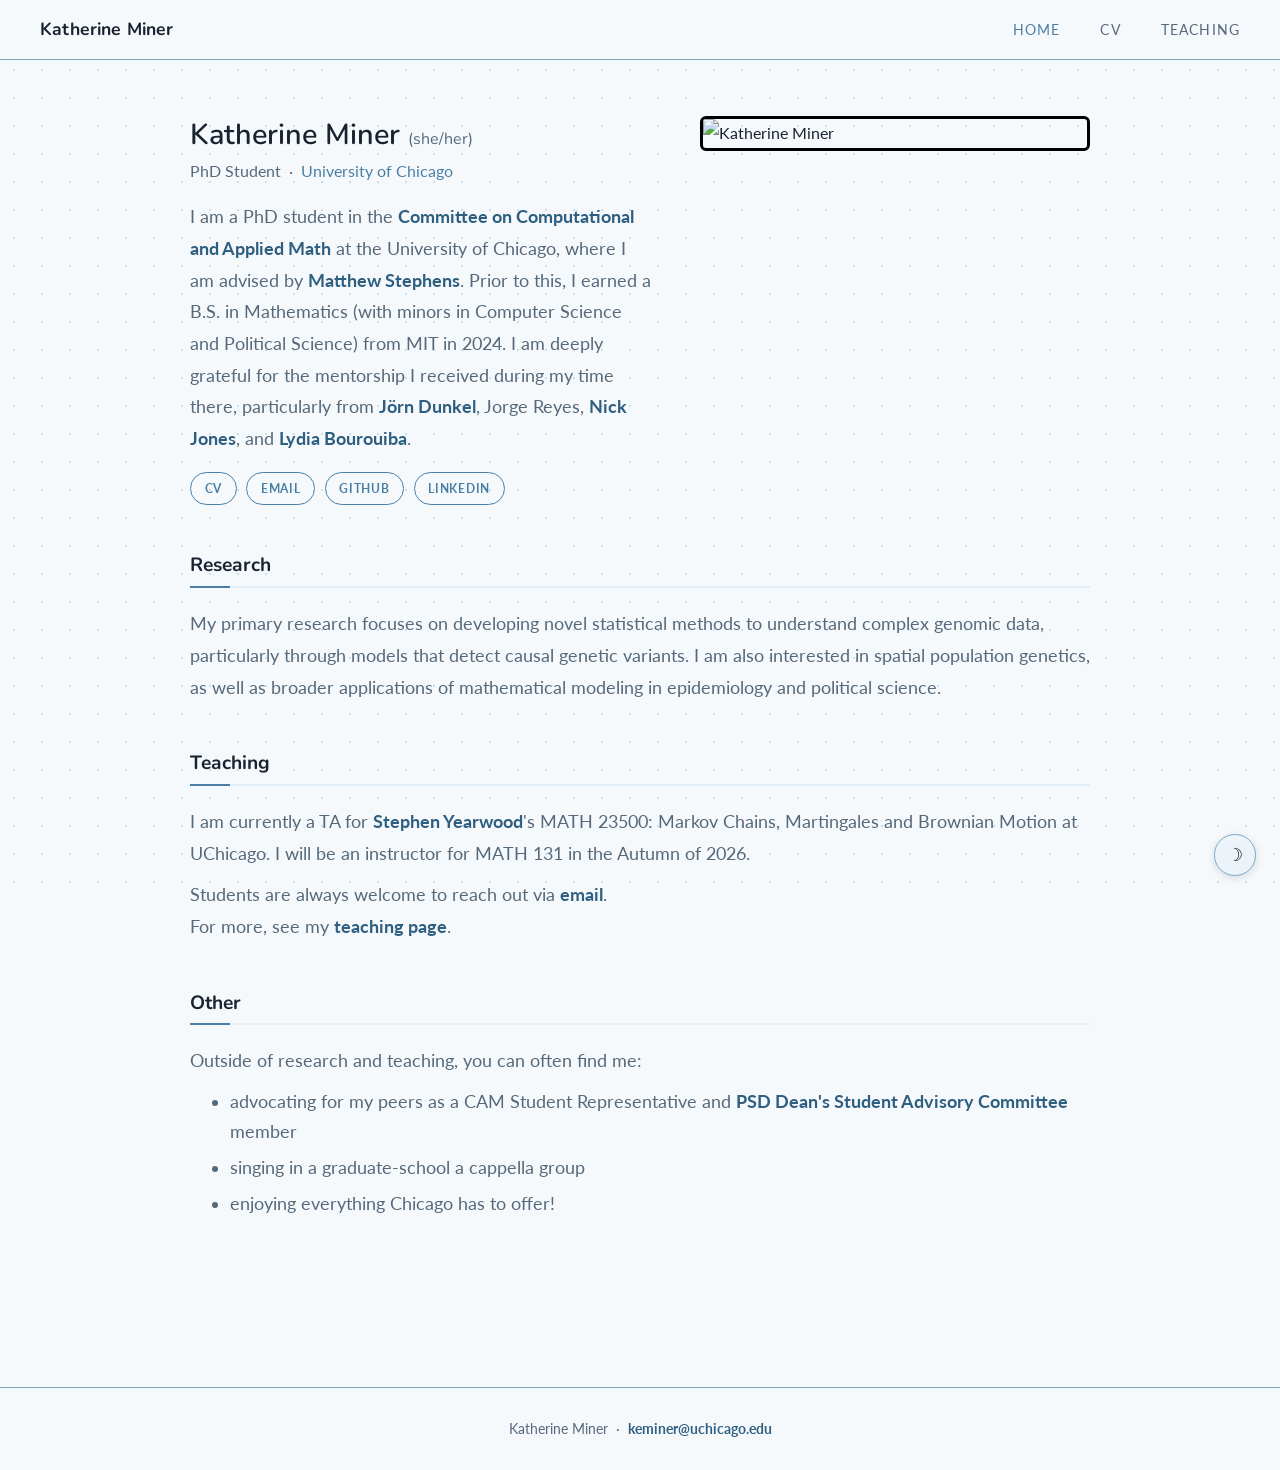
==== index.html @ 2583fe7b "Initial Website" ====
<!DOCTYPE html>
<html lang="en">
<head>
  <meta charset="UTF-8" />
  <meta name="viewport" content="width=device-width, initial-scale=1.0" />
  <title>Katherine Miner — Academic</title>
  <link rel="preconnect" href="https://fonts.googleapis.com" />
  <link rel="preconnect" href="https://fonts.gstatic.com" crossorigin />
  <link href="https://fonts.googleapis.com/css2?family=Lora:ital,wght@0,400;0,600;0,700;1,400&family=Lato:wght@300;400;700&family=Nunito:wght@400;600;700&display=swap" rel="stylesheet" />
  <link rel="stylesheet" href="style.css" />
  <script>if (localStorage.getItem('darkMode') === 'true') document.documentElement.classList.add('dark');</script>
</head>
<body>

  <!-- NAV -->
  <nav>
    <a class="nav-name" href="index.html">Katherine Miner</a>
    <ul>
      <li><a href="index.html" class="active">Home</a></li>
      <li><a href="katherineminercv.pdf" target="_blank">CV</a></li>
      <li><a href="teaching.html">Teaching</a></li>
    </ul>
  </nav>

  <!-- MAIN -->
  <div class="page-wrapper">

    <!-- HERO -->
    <div class="hero">
      <div class="hero-inner">
        <div class="hero-text">
          <h1>Katherine Miner <span style="font-size:1rem; font-weight:400; color:var(--muted);">(she/her)</span></h1>
          <p class="position">
            PhD Student &nbsp;·&nbsp;
            <span class="institution">University of Chicago</span>
          </p>
          <p>
            I am a PhD student in the
            <a href="https://cam.uchicago.edu" target="_blank">Committee on Computational and Applied Math</a>
            at the University of Chicago, where I am advised by
            <a href="https://stephenslab.uchicago.edu/" target="_blank">Matthew Stephens</a>.
            Prior to this, I earned a B.S. in Mathematics (with minors in Computer Science and Political Science)
            from MIT in 2024. I am deeply grateful for the mentorship I received during my time there,
            particularly from <a href="https://math.mit.edu/~dunkel/" target="_blank">Jörn Dunkel</a>,
            Jorge Reyes, <a href="https://profiles.imperial.ac.uk/nick.jones" target="_blank">Nick Jones</a>,
            and <a href="https://cee.mit.edu/people_individual/lydia-bourouiba/" target="_blank">Lydia Bourouiba</a>.
          </p>
          <div class="hero-links">
            <a href="katherineminercv.pdf" target="_blank">CV</a>
            <a href="mailto:keminer@uchicago.edu">Email</a>
            <a href="https://github.com/katieminer" target="_blank">GitHub</a>
            <a href="https://www.linkedin.com/in/katherine-miner-chicago/" target="_blank">LinkedIn</a>
          </div>
        </div>
        <img src="KatieMinerGradHeadshot.png" alt="Katherine Miner" class="hero-photo" />
      </div>
    </div>

    <!-- RESEARCH INTERESTS -->
    <section id="research">
      <h2 class="section-heading">Research</h2>
      <p>My primary research focuses on developing novel statistical methods to understand complex genomic data, particularly through models that detect causal genetic variants. I am also interested in spatial population genetics, as well as broader applications of mathematical modeling in epidemiology and political science.</p>
    </section>

    <!-- TEACHING -->
    <section id="teaching-blurb">
      <h2 class="section-heading">Teaching</h2>
      <p>
        I am currently a TA for <a href="https://mathematics.uchicago.edu/people/profile/stephen-yearwood/" target="_blank">Stephen Yearwood</a>'s
        MATH 23500: Markov Chains, Martingales and Brownian Motion at UChicago. I will be an instructor for MATH 131 in the Autumn of 2026.
        <span style="display:block; margin-top:0.6rem;">Students are always welcome to reach out via <a href="mailto:keminer@uchicago.edu">email</a>.<br />
        For more, see my <a href="teaching.html">teaching page</a>.</span>
      </p>
    </section>

    <!-- OTHER -->
    <section id="other">
      <h2 class="section-heading">Other</h2>
      <p>Outside of research and teaching, you can often find me:</p>
      <ul>
        <li>advocating for my peers as a CAM Student Representative and <a href="https://physicalsciences.uchicago.edu/current-students/professional-leadership-development/dsac/" target="_blank">PSD Dean's Student Advisory Committee</a> member</li>
        <li>singing in a graduate-school a cappella group</li>
        <li>enjoying everything Chicago has to offer!</li>
      </ul>
    </section>


  </div>

  <!-- FOOTER -->
  <footer>
    <p>Katherine Miner &nbsp;·&nbsp; <a href="mailto:keminer@uchicago.edu">keminer@uchicago.edu</a></p>
  </footer>

  <button class="dark-toggle" id="darkToggle" title="Toggle dark mode">☽</button>

  <script>
    const toggle = document.getElementById('darkToggle');
    if (localStorage.getItem('darkMode') === 'true') toggle.textContent = '☀';
    toggle.addEventListener('click', () => {
      const isDark = document.documentElement.classList.toggle('dark');
      toggle.textContent = isDark ? '☀' : '☽';
      localStorage.setItem('darkMode', isDark);
    });
  </script>

</body>
</html>
---- style.css ----
/* ============================================
   GLOBAL STYLES
   ============================================ */

*, *::before, *::after {
  box-sizing: border-box;
  margin: 0;
  padding: 0;
}

:root {
  --bg: #f6f9fc;
  --text: #1a2330;
  --muted: #56697a;
  --accent: #4a7fa5;
  --accent-light: #e4eff7;
  --accent-dark: #2f5f80;
  --border: #7aaac8;
  --card-bg: #edf4f9;
  --max-width: 980px;
}

html.dark {
  --bg: #0e1621;
  --text: #dde6ee;
  --muted: #8fa8be;
  --accent: #6ba3c8;
  --accent-light: #19283a;
  --accent-dark: #8cc0e0;
  --border: #2a4056;
  --card-bg: #162130;
  background-color: #0e1621;
}

html.dark .toc-term {
  color: #b0c8dc;
}

html.dark .toc-course {
  color: #8cc0e0;
}

html.dark .toc-link:hover,
html.dark .toc-link.toc-active {
  background: #1f3a52;
}

html.dark .toc-link.toc-active .toc-term,
html.dark .toc-link:hover .toc-term {
  color: #c8dfee;
}

html.dark .teaching-toc {
  border-color: #2e4d68;
}

html.dark .toc-quotes-link {
  border-color: #2e4d68;
  background: #192d40;
  color: #8cc0e0;
}

html {
  scroll-behavior: smooth;
}

/* Dot grid — home page only */
body:not(.teaching-page)::before {
  content: '';
  position: fixed;
  inset: 0;
  background-image: radial-gradient(circle, var(--border) 1px, transparent 1px);
  background-size: 28px 28px;
  opacity: 0.35;
  pointer-events: none;
  z-index: 0;
}

@keyframes fadeIn {
  from { opacity: 0; }
  to { opacity: 1; }
}

body {
  background-color: var(--bg);
  color: var(--text);
  font-family: 'Lato', sans-serif;
  font-size: 16px;
  line-height: 1.8;
  opacity: 0;
  animation: fadeIn 0.25s ease 0.05s forwards;
  transition: background-color 0.25s, color 0.25s;
}

a {
  color: var(--accent-dark);
  text-decoration: none;
  font-weight: 700;
}

a:hover {
  text-decoration: underline;
  color: var(--accent);
}

h1, h2, h3, h4 {
  font-family: 'Lora', serif;
  font-weight: 600;
  line-height: 1.3;
}

/* ============================================
   NAV
   ============================================ */

nav {
  position: sticky;
  top: 0;
  z-index: 100;
  background: var(--bg);
  border-bottom: 1px solid var(--border);
  padding: 0 2.5rem;
  display: flex;
  align-items: center;
  justify-content: space-between;
  height: 60px;
}

nav .nav-name {
  font-family: 'Nunito', sans-serif;
  font-size: 1.1rem;
  font-weight: 700;
  color: var(--text);
  letter-spacing: 0.01em;
}

nav ul {
  list-style: none;
  display: flex;
  gap: 2.5rem;
}

nav ul li a {
  color: var(--muted);
  font-size: 0.9rem;
  letter-spacing: 0.08em;
  text-transform: uppercase;
  font-weight: 400;
}

nav ul li a:hover,
nav ul li a.active {
  color: var(--accent);
  text-decoration: none;
}

/* ============================================
   PAGE WRAPPER
   ============================================ */

.page-wrapper {
  max-width: var(--max-width);
  margin: 0 auto;
  padding: 3.5rem 2.5rem;
  position: relative;
  z-index: 1;
}


/* ============================================
   TWO-COLUMN LAYOUT (index)
   ============================================ */

.two-col {
  display: grid;
  grid-template-columns: 1fr 280px;
  gap: 3.5rem;
  align-items: start;
}

/* ============================================
   HERO / BIO
   ============================================ */

.hero {
  margin-bottom: 3rem;
}

.hero-inner {
  display: grid;
  grid-template-columns: 1fr 390px;
  gap: 3rem;
  align-items: start;
}

.hero-photo {
  width: 100%;
  height: auto;
  border-radius: 6px;
  display: block;
  border: 3px solid #000;
}

.hero-photo-placeholder {
  width: 210px;
  height: 210px;
  border-radius: 50%;
  background: var(--accent-light);
  border: 3px solid var(--border);
  flex-shrink: 0;
  display: flex;
  align-items: center;
  justify-content: center;
  color: var(--muted);
  font-size: 0.75rem;
  text-align: center;
}

.hero-text h1 {
  font-family: 'Nunito', sans-serif;
  font-size: 1.8rem;
  margin-bottom: 0.2rem;
  color: var(--text);
}

.hero-text .position {
  color: var(--muted);
  font-size: 1rem;
  margin-bottom: 1rem;
}

.hero-text .institution {
  color: var(--accent);
  font-style: normal;
}

.hero-text p {
  color: var(--muted);
  font-size: 1.1rem;
  margin-bottom: 0.75rem;
}

.hero-links {
  display: flex;
  gap: 0.6rem;
  flex-wrap: wrap;
  margin-top: 1.1rem;
}

.hero-links a {
  font-size: 0.75rem;
  text-transform: uppercase;
  letter-spacing: 0.06em;
  border: 1px solid var(--accent);
  padding: 0.3rem 0.85rem;
  border-radius: 20px;
  color: var(--accent);
  font-family: 'Lato', sans-serif;
  transition: background 0.15s, color 0.15s;
}

.hero-links a:hover {
  background: var(--accent);
  color: white;
  text-decoration: none;
}

/* ============================================
   SECTIONS
   ============================================ */

section {
  margin-bottom: 3rem;
}

.section-heading {
  font-family: 'Nunito', sans-serif;
  font-size: 1.2rem;
  font-weight: 700;
  color: var(--text);
  margin-bottom: 1.25rem;
  padding-bottom: 0.5rem;
  border-bottom: 2px solid var(--accent-light);
  position: relative;
}

.section-heading::after {
  content: '';
  position: absolute;
  bottom: -2px;
  left: 0;
  width: 40px;
  height: 2px;
  background: var(--accent);
}

section p {
  color: var(--muted);
  font-size: 1.1rem;
  margin-bottom: 0.6rem;
}

section ul {
  list-style: disc;
  padding-left: 2.5rem;
  margin-top: 0.4rem;
}

section ul li {
  color: var(--muted);
  font-size: 1.1rem;
  margin-bottom: 0.4rem;
  line-height: 1.7;
}

/* ============================================
   RESEARCH INTERESTS
   ============================================ */

.research-keywords {
  display: flex;
  flex-wrap: wrap;
  gap: 0.5rem;
  margin-top: 1rem;
}

.keyword-tag {
  background: var(--accent-light);
  border: 1px solid var(--border);
  padding: 0.25rem 0.75rem;
  border-radius: 20px;
  font-size: 0.78rem;
  color: var(--accent-dark);
}

/* ============================================
   SIDEBAR
   ============================================ */

.sidebar {
  position: sticky;
  top: 76px;
}

.sidebar-card {
  background: var(--card-bg);
  border: 2px solid var(--border);
  border-radius: 12px;
  padding: 1.25rem 1.4rem;
  margin-bottom: 1.25rem;
}

.sidebar-card h3 {
  font-family: 'Lora', serif;
  font-size: 0.8rem;
  text-transform: uppercase;
  letter-spacing: 0.1em;
  margin-bottom: 0.9rem;
  color: var(--accent);
}

.contact-list {
  list-style: none;
  font-size: 0.83rem;
}

.contact-list li {
  margin-bottom: 0.55rem;
  color: var(--muted);
  line-height: 1.5;
}

.contact-list li span {
  font-weight: 700;
  color: var(--text);
  display: block;
  font-size: 0.75rem;
  text-transform: uppercase;
  letter-spacing: 0.05em;
}

/* ============================================
   NEWS LIST
   ============================================ */

.news-list {
  display: flex;
  flex-direction: column;
  gap: 0.65rem;
}

.news-item {
  display: grid;
  grid-template-columns: 120px 1fr;
  gap: 1rem;
  font-size: 0.9rem;
}

.news-date {
  color: var(--accent);
  font-size: 0.8rem;
  font-weight: 700;
  padding-top: 0.1rem;
  white-space: nowrap;
}

.news-text {
  color: var(--muted);
}

/* ============================================
   CV PAGE
   ============================================ */

.cv-header {
  margin-bottom: 2rem;
  padding-bottom: 1.5rem;
  border-bottom: 2px solid var(--accent-light);
}

.cv-header h1 {
  font-size: 1.9rem;
  margin-bottom: 0.2rem;
}

.cv-header p {
  color: var(--muted);
  font-style: italic;
  font-size: 0.9rem;
}

.cv-download {
  display: inline-block;
  margin-top: 1rem;
  font-size: 0.78rem;
  text-transform: uppercase;
  letter-spacing: 0.06em;
  border: 1px solid var(--accent);
  padding: 0.4rem 1.1rem;
  border-radius: 20px;
  color: var(--accent);
  font-family: 'Lato', sans-serif;
  transition: background 0.15s, color 0.15s;
}

.cv-download:hover {
  background: var(--accent);
  color: white;
  text-decoration: none;
}

.cv-section {
  margin-bottom: 2.5rem;
}

.cv-entry {
  display: grid;
  grid-template-columns: 110px 1fr;
  gap: 1rem;
  margin-bottom: 1.25rem;
}

.cv-year {
  color: var(--muted);
  font-size: 0.8rem;
  padding-top: 0.15rem;
}

.cv-entry h3 {
  font-size: 0.95rem;
  margin-bottom: 0.15rem;
}

.cv-entry p {
  font-size: 0.83rem;
  color: var(--muted);
  margin-bottom: 0.1rem;
}

/* ============================================
   TEACHING SIDEBAR
   ============================================ */

.toc-wrapper {
  position: fixed;
  left: 2rem;
  top: 80px;
  width: 220px;
  display: flex;
  flex-direction: column;
  gap: 0.75rem;
  padding-top: 3.5rem;
  z-index: 50;
}

/* Center content on wide screens; shift right only enough to clear the sidebar */
body.teaching-page .page-wrapper {
  margin-left: max(calc(2rem + 220px + 2rem), calc(50vw - 475px));
  margin-right: auto;
  max-width: 950px;
}

@media (max-width: 1150px) {
  .toc-wrapper { display: none; }
  body.teaching-page .page-wrapper {
    margin-left: auto;
    margin-right: auto;
  }
}

.teaching-toc {
  background: var(--card-bg);
  border: 1.5px solid var(--border);
  border-radius: 10px;
  padding: 1.1rem 1rem;
}

.toc-section-title {
  display: block;
  font-family: 'Lora', serif;
  font-size: 0.82rem;
  font-weight: 700;
  color: var(--muted);
  letter-spacing: 0.01em;
  text-transform: none;
  margin-bottom: 0.65rem;
}

.toc-quotes-link {
  display: block;
  padding: 0.55rem 0.75rem;
  background: var(--accent-light);
  border: 1.5px solid var(--border);
  border-radius: 10px;
  color: var(--accent);
  font-size: 0.8rem;
  font-weight: 700;
  text-transform: uppercase;
  letter-spacing: 0.07em;
  text-decoration: none;
  text-align: left;
  line-height: 1.4;
  transition: background 0.15s;
}

.toc-quotes-link:hover {
  background: var(--border);
  text-decoration: none;
}

.toc-group {
  margin-bottom: 1rem;
}

.toc-group:last-child {
  margin-bottom: 0;
}

.toc-school {
  display: block;
  font-size: 0.8rem;
  font-weight: 700;
  text-transform: uppercase;
  letter-spacing: 0.07em;
  color: var(--accent);
  margin-bottom: 0.45rem;
  padding-bottom: 0.3rem;
  border-bottom: 1px solid var(--border);
}

.teaching-toc ul {
  list-style: none;
  padding: 0;
  margin: 0;
}

.teaching-toc li {
  margin-bottom: 0.05rem;
}

.toc-link {
  display: flex;
  flex-direction: column;
  padding: 0.25rem 0.4rem;
  border-radius: 5px;
  text-decoration: none;
  transition: background 0.15s;
}

.toc-link:hover,
.toc-link.toc-active {
  background: var(--accent-light);
  text-decoration: none;
}

.toc-term {
  font-family: 'Nunito', sans-serif;
  font-size: 0.82rem;
  font-weight: 600;
  color: var(--muted);
  line-height: 1.3;
}

.toc-course {
  font-size: 0.78rem;
  color: var(--accent-dark);
  line-height: 1.3;
}

.toc-link:hover .toc-term,
.toc-link.toc-active .toc-term {
  color: var(--accent-dark);
}

/* ============================================
   TEACHING PAGE
   ============================================ */

.teaching-intro {
  margin-bottom: 3rem;
  padding-bottom: 2.5rem;
  border-bottom: 1px solid var(--border);
}

.teaching-intro p {
  font-size: 1.05rem;
  color: var(--text);
  line-height: 1.85;
  margin-bottom: 0.9rem;
}

.teaching-intro p:last-child {
  margin-bottom: 0;
}

.term-block {
  margin-bottom: 2.75rem;
}

.term-label {
  font-family: 'Nunito', sans-serif;
  font-size: 1.05rem;
  font-weight: 700;
  color: var(--accent);
  margin-bottom: 1rem;
  padding-bottom: 0.35rem;
  border-bottom: 1px solid var(--border);
  letter-spacing: 0.02em;
}

.course-card {
  background: var(--card-bg);
  border: 2px solid var(--border);
  border-radius: 12px;
  padding: 1.4rem 1.6rem;
  margin-bottom: 1rem;
}

.course-card h4 {
  font-family: 'Nunito', sans-serif;
  font-size: 1.05rem;
  font-weight: 700;
  margin-bottom: 0.2rem;
  color: var(--text);
}

.course-meta {
  font-size: 0.95rem;
  color: var(--muted);
  margin-bottom: 0.75rem;
  font-style: italic;
}

.course-card > p {
  font-size: 0.88rem;
  color: var(--muted);
  margin-bottom: 0.9rem;
}

.course-resp {
  font-size: 0.95rem;
  color: var(--text);
  margin-top: 0.5rem;
  margin-bottom: 0.75rem;
}

.course-resp::before {
  content: 'Responsibilities';
  display: block;
  font-size: 0.78rem;
  font-weight: 700;
  text-transform: uppercase;
  letter-spacing: 0.08em;
  color: var(--accent);
  margin-bottom: 0.25rem;
}

.course-reviews {
  border-top: 1px solid var(--border);
  padding-top: 0.85rem;
  margin-top: 0.5rem;
}

.review-label {
  font-size: 0.72rem;
  text-transform: uppercase;
  letter-spacing: 0.08em;
  color: var(--accent);
  margin-bottom: 0.6rem;
  font-weight: 700;
}

.review-scores {
  display: flex;
  flex-wrap: wrap;
  gap: 1.25rem;
}

.review-score {
  font-size: 0.85rem;
  color: var(--muted);
}

.review-score strong {
  color: var(--accent-dark);
}

/* ============================================
   RESPONSIBILITIES LIST
   ============================================ */

.responsibilities {
  list-style: disc;
  padding-left: 1.25rem;
  margin-bottom: 0.9rem;
  color: var(--muted);
  font-size: 1rem;
}

.responsibilities li {
  margin-bottom: 0.3rem;
}

/* ============================================
   COLLAPSIBLE EVALUATIONS
   ============================================ */

details.eval-details {
  margin-top: 0.75rem;
  border-top: 1px solid var(--border);
  padding-top: 0.75rem;
}

details.eval-details summary {
  font-size: 0.85rem;
  text-transform: uppercase;
  letter-spacing: 0.08em;
  color: var(--accent);
  font-weight: 700;
  cursor: pointer;
  user-select: none;
  list-style: none;
  display: flex;
  align-items: center;
  gap: 0.4rem;
}

details.eval-details summary::-webkit-details-marker { display: none; }

details.eval-details summary::after {
  content: '▸';
  font-size: 0.7rem;
  transition: transform 0.2s;
}

details.eval-details[open] summary::after {
  transform: rotate(90deg);
}

/* ============================================
   COURSE DESCRIPTION ARROW TOGGLE
   ============================================ */

details.course-desc-details {
  margin-bottom: 0.3rem;
}

details.course-desc-details summary {
  list-style: none;
  cursor: pointer;
  display: flex;
  align-items: baseline;
  gap: 0.4rem;
  user-select: none;
}

details.course-desc-details summary::-webkit-details-marker { display: none; }

details.course-desc-details summary h4 {
  margin: 0;
}

details.course-desc-details summary::after {
  content: '▾';
  font-size: 0.85rem;
  color: var(--accent);
  transition: transform 0.2s;
  flex-shrink: 0;
}

details.course-desc-details[open] summary::after {
  transform: rotate(180deg);
}

.course-desc-text {
  font-size: 0.95rem;
  color: var(--muted);
  padding-top: 0.5rem;
  padding-bottom: 0.85rem;
  margin-bottom: 0.65rem;
  border-bottom: 1px solid var(--border);
  line-height: 1.7;
}

.eval-scale {
  margin-left: auto;
  font-weight: 400;
  font-size: 0.8rem;
  letter-spacing: 0.04em;
  text-transform: none;
  color: var(--muted);
}

.eval-scale-note {
  font-size: 0.8rem;
  color: var(--muted);
  margin-top: 0.6rem;
  font-style: italic;
  text-align: right;
}

/* ============================================
   EVALUATION TABLE
   ============================================ */

.eval-table {
  width: 100%;
  border-collapse: collapse;
  font-size: 0.95rem;
  margin-top: 0.5rem;
}

.eval-table th {
  text-align: left;
  padding: 0.4rem 0.75rem;
  background: var(--accent-light);
  color: var(--accent-dark);
  font-family: 'Lato', sans-serif;
  font-weight: 700;
  font-size: 0.75rem;
  text-transform: uppercase;
  letter-spacing: 0.05em;
}

.eval-table th:not(:first-child) {
  text-align: center;
}

.eval-table td {
  padding: 0.4rem 0.75rem;
  color: var(--text);
  border-bottom: 1px solid var(--border);
}

.eval-table td:not(:first-child) {
  text-align: center;
  font-weight: 700;
  color: var(--accent-dark);
}

.eval-table tr:last-child td {
  border-bottom: none;
}

.eval-table tr:nth-child(even) td {
  background: var(--bg);
}

/* ============================================
   RANDOM QUOTE SECTION
   ============================================ */

.quote-section {
  margin-top: 3.5rem;
  padding: 2.5rem;
  background: var(--accent-light);
  border-radius: 16px;
  border: 2px solid var(--border);
  min-height: 350px;
  display: flex;
  flex-direction: column;
}

.quote-section-title {
  font-family: 'Nunito', sans-serif;
  font-size: 1.4rem;
  font-weight: 700;
  margin-bottom: 1.5rem;
  color: var(--text);
  text-align: left;
  flex-shrink: 0;
}

.quote-section blockquote {
  font-family: 'Nunito', sans-serif;
  font-size: 1.15rem;
  font-style: italic;
  color: var(--text);
  line-height: 1.8;
  text-align: center;
  flex: 1;
  display: flex;
  flex-direction: column;
  justify-content: center;
}

.quote-source {
  display: block;
  margin-top: 0.65rem;
  font-size: 0.95rem;
  font-style: normal;
  color: var(--muted);
  font-family: 'Lato', sans-serif;
}

.quote-btn {
  background: var(--accent);
  color: white;
  border: none;
  padding: 0.65rem 1.75rem;
  margin-top: 1.5rem;
  align-self: center;
  font-family: 'Lato', sans-serif;
  font-size: 0.8rem;
  text-transform: uppercase;
  letter-spacing: 0.08em;
  border-radius: 20px;
  cursor: pointer;
  transition: background 0.2s;
}

.quote-btn:hover {
  background: var(--accent-dark);
}

/* ============================================
   DARK MODE TOGGLE
   ============================================ */

.dark-toggle {
  position: fixed;
  bottom: 1.5rem;
  right: 1.5rem;
  width: 2.6rem;
  height: 2.6rem;
  border-radius: 50%;
  border: 1.5px solid var(--border);
  background: var(--card-bg);
  color: var(--text);
  cursor: pointer;
  display: flex;
  align-items: center;
  justify-content: center;
  font-size: 1.1rem;
  z-index: 200;
  transition: background 0.2s, border-color 0.2s, color 0.2s;
  box-shadow: 0 2px 8px rgba(0,0,0,0.12);
}

.dark-toggle:hover {
  background: var(--accent-light);
  border-color: var(--accent);
}

/* ============================================
   FOOTER
   ============================================ */

footer {
  border-top: 1px solid var(--border);
  padding: 1.75rem 2.5rem;
  text-align: center;
  font-size: 0.9rem;
  color: var(--muted);
  margin-top: 4rem;
}

/* ============================================
   RESPONSIVE
   ============================================ */

@media (max-width: 740px) {
  .hero-inner {
    grid-template-columns: 1fr;
    grid-template-rows: auto auto;
    text-align: center;
  }

  .hero-photo {
    min-height: 280px;
    width: 100%;
  }

  .hero-links {
    justify-content: center;
  }

  .cv-entry {
    grid-template-columns: 1fr;
    gap: 0.2rem;
  }

  .news-item {
    grid-template-columns: 1fr;
    gap: 0.1rem;
  }

  nav .nav-name {
    display: none;
  }

  .quote-section {
    padding: 1.5rem 1rem;
  }
}

/* ============================================
   MOBILE TOC (teaching page, shown < 1150px)
   ============================================ */

.mobile-toc {
  display: none;
  flex-wrap: wrap;
  gap: 0.4rem;
  align-items: center;
  margin-bottom: 2.5rem;
  padding: 1rem 1.1rem;
  background: var(--card-bg);
  border: 1.5px solid var(--border);
  border-radius: 10px;
}

.mobile-toc-label {
  width: 100%;
  font-size: 0.68rem;
  font-weight: 700;
  text-transform: uppercase;
  letter-spacing: 0.1em;
  color: var(--muted);
  margin-bottom: 0.35rem;
}

.mobile-toc a {
  display: inline-block;
  padding: 0.22rem 0.65rem;
  background: white;
  border: 1px solid var(--border);
  border-radius: 20px;
  font-size: 0.78rem;
  color: var(--accent-dark);
  text-decoration: none;
  transition: background 0.15s;
}

.mobile-toc a:hover {
  background: var(--accent-light);
  text-decoration: none;
}

@media (max-width: 1150px) {
  .mobile-toc { display: flex; }
}
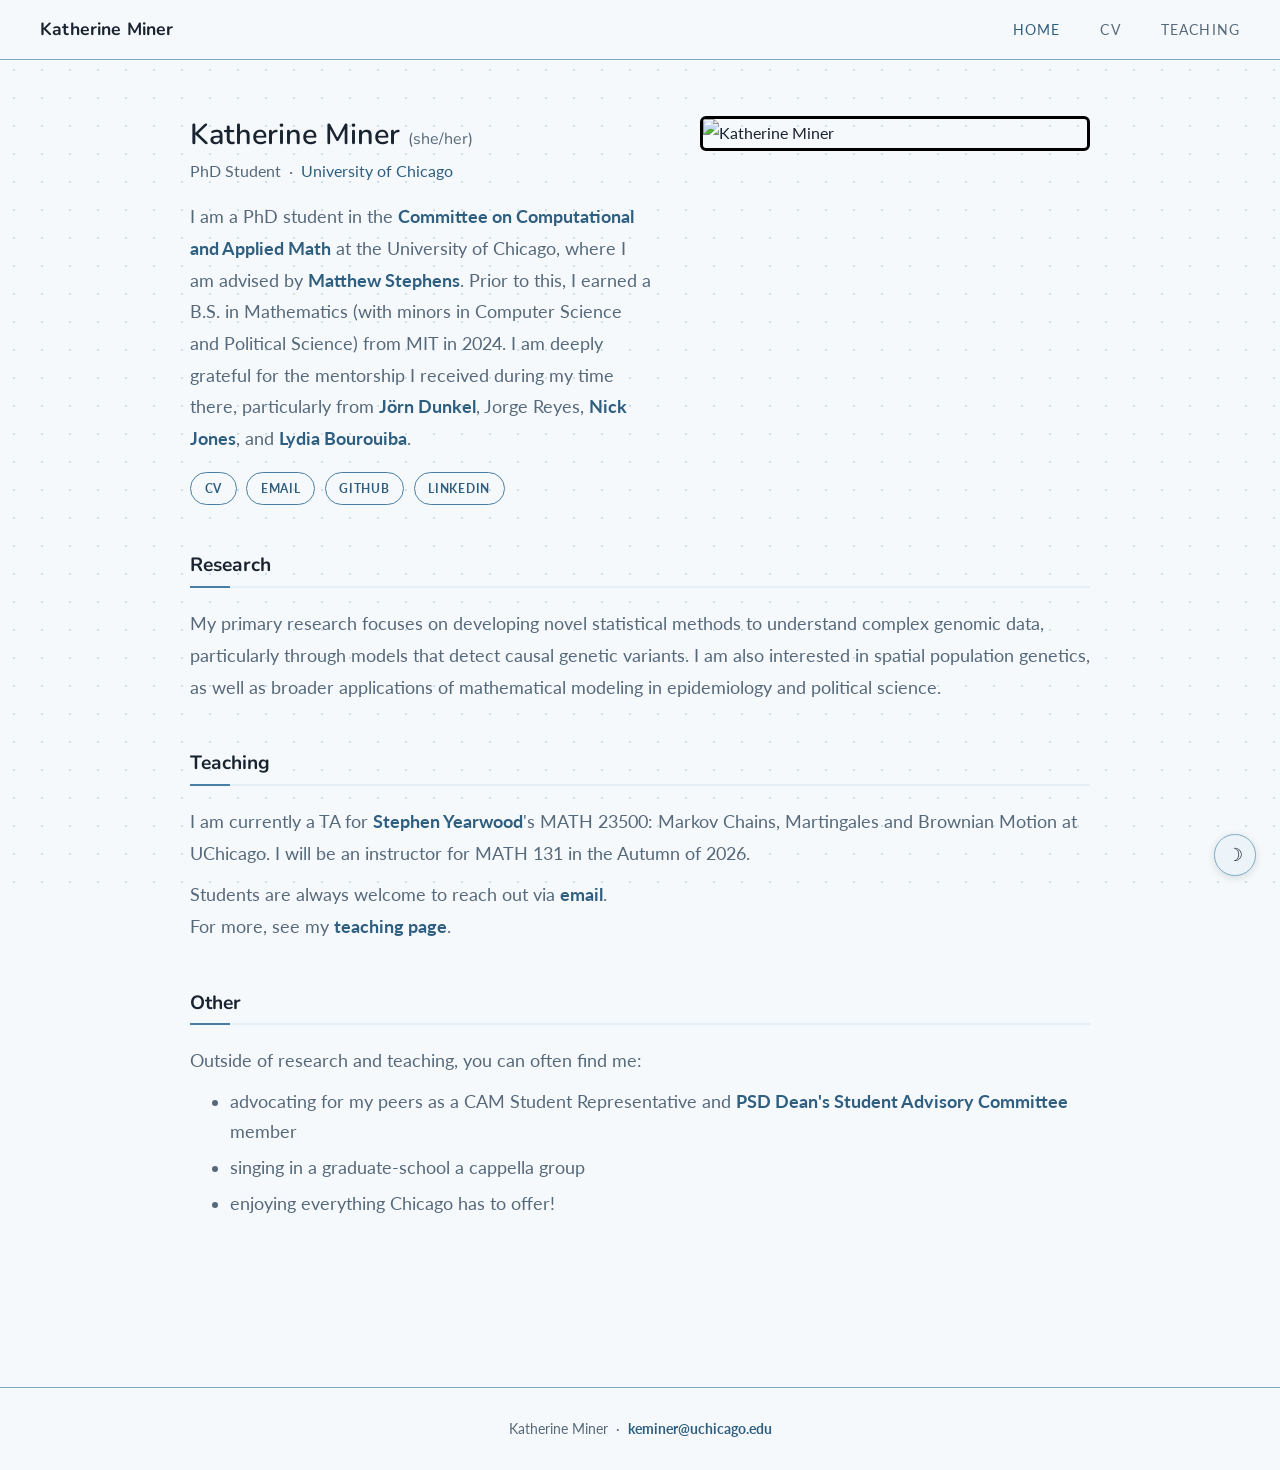
==== commit 6a4308c9: "Fix accessibility issues: skip links, contrast, table scope - Add skip-to-main-content link on both " ====
--- a/index.html
+++ b/index.html
@@ -12,6 +12,8 @@
 </head>
 <body>
 
+  <a class="skip-link" href="#main">Skip to main content</a>
+
   <!-- NAV -->
   <nav>
     <a class="nav-name" href="index.html">Katherine Miner</a>
@@ -23,6 +25,7 @@
   </nav>
 
   <!-- MAIN -->
+  <main id="main">
   <div class="page-wrapper">
 
     <!-- HERO -->
@@ -86,6 +89,7 @@
 
 
   </div>
+  </main>
 
   <!-- FOOTER -->
   <footer>
--- a/style.css
+++ b/style.css
@@ -6,6 +6,23 @@
   box-sizing: border-box;
   margin: 0;
   padding: 0;
+}
+
+.skip-link {
+  position: absolute;
+  top: -100%;
+  left: 1rem;
+  background: var(--accent);
+  color: #fff;
+  padding: 0.5rem 1rem;
+  border-radius: 0 0 6px 6px;
+  font-size: 0.9rem;
+  font-weight: 600;
+  text-decoration: none;
+  z-index: 9999;
+}
+.skip-link:focus {
+  top: 0;
 }
 
 :root {
@@ -57,7 +74,7 @@
 html.dark .toc-quotes-link {
   border-color: #2e4d68;
   background: #192d40;
-  color: #8cc0e0;
+  color: #8cc0e0; /* lighter in dark mode for contrast on dark bg */
 }
 
 html {
@@ -150,7 +167,7 @@
 
 nav ul li a:hover,
 nav ul li a.active {
-  color: var(--accent);
+  color: var(--accent-dark);
   text-decoration: none;
 }
 
@@ -230,7 +247,7 @@
 }
 
 .hero-text .institution {
-  color: var(--accent);
+  color: var(--accent-dark);
   font-style: normal;
 }
 
@@ -254,7 +271,7 @@
   border: 1px solid var(--accent);
   padding: 0.3rem 0.85rem;
   border-radius: 20px;
-  color: var(--accent);
+  color: var(--accent-dark);
   font-family: 'Lato', sans-serif;
   transition: background 0.15s, color 0.15s;
 }
@@ -532,7 +549,7 @@
   background: var(--accent-light);
   border: 1.5px solid var(--border);
   border-radius: 10px;
-  color: var(--accent);
+  color: var(--accent-dark);
   font-size: 0.8rem;
   font-weight: 700;
   text-transform: uppercase;
@@ -562,7 +579,7 @@
   font-weight: 700;
   text-transform: uppercase;
   letter-spacing: 0.07em;
-  color: var(--accent);
+  color: var(--accent-dark);
   margin-bottom: 0.45rem;
   padding-bottom: 0.3rem;
   border-bottom: 1px solid var(--border);
@@ -641,7 +658,7 @@
   font-family: 'Nunito', sans-serif;
   font-size: 1.05rem;
   font-weight: 700;
-  color: var(--accent);
+  color: var(--accent-dark);
   margin-bottom: 1rem;
   padding-bottom: 0.35rem;
   border-bottom: 1px solid var(--border);
@@ -691,7 +708,7 @@
   font-weight: 700;
   text-transform: uppercase;
   letter-spacing: 0.08em;
-  color: var(--accent);
+  color: var(--accent-dark);
   margin-bottom: 0.25rem;
 }
 
@@ -705,7 +722,7 @@
   font-size: 0.72rem;
   text-transform: uppercase;
   letter-spacing: 0.08em;
-  color: var(--accent);
+  color: var(--accent-dark);
   margin-bottom: 0.6rem;
   font-weight: 700;
 }
@@ -755,7 +772,7 @@
   font-size: 0.85rem;
   text-transform: uppercase;
   letter-spacing: 0.08em;
-  color: var(--accent);
+  color: var(--accent-dark);
   font-weight: 700;
   cursor: pointer;
   user-select: none;
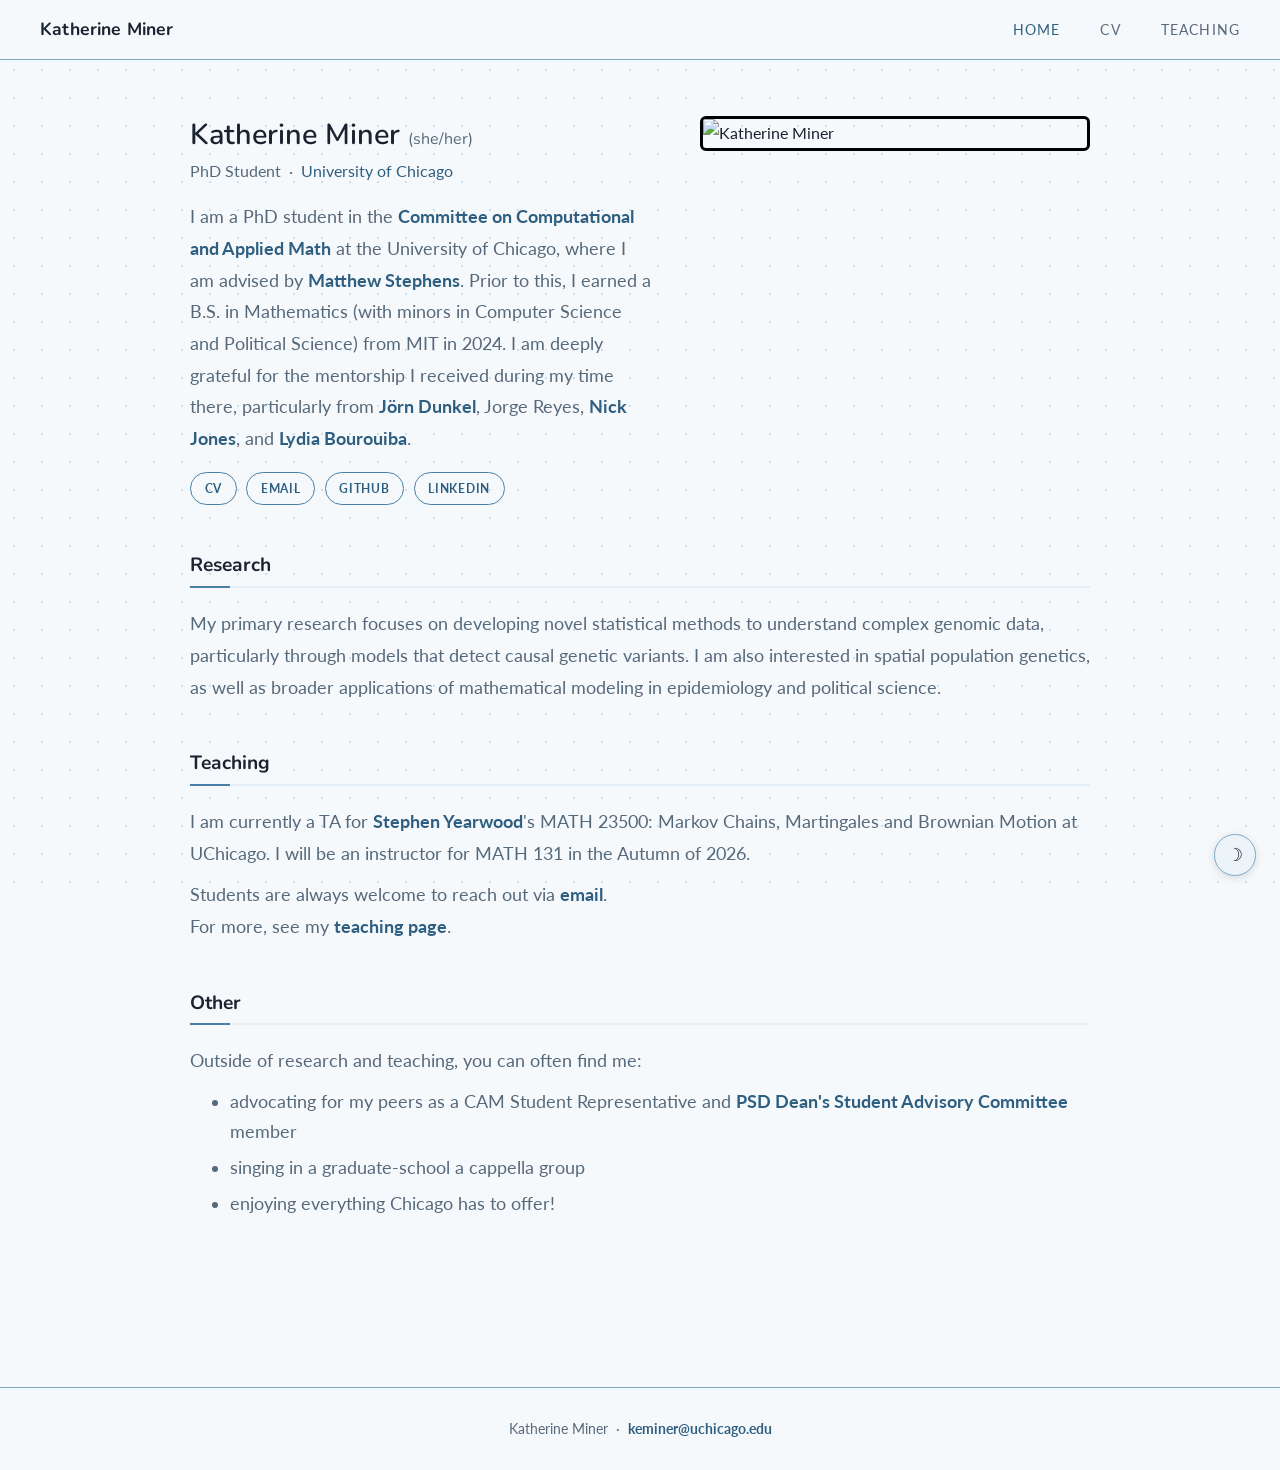
==== commit 56fe38ae: "Add Open Graph meta tags with cropped headshot for link previews" ====
--- a/index.html
+++ b/index.html
@@ -8,11 +8,14 @@
   <link rel="preconnect" href="https://fonts.gstatic.com" crossorigin />
   <link href="https://fonts.googleapis.com/css2?family=Lora:ital,wght@0,400;0,600;0,700;1,400&family=Lato:wght@300;400;700&family=Nunito:wght@400;600;700&display=swap" rel="stylesheet" />
   <link rel="stylesheet" href="style.css" />
+  <meta property="og:title" content="Katherine Miner" />
+  <meta property="og:description" content="PhD Student in Computational and Applied Math at the University of Chicago." />
+  <meta property="og:image" content="https://katieminer.github.io/KatieMinerGradHeadshot_cutdown.png" />
+  <meta property="og:url" content="https://katieminer.github.io/" />
+  <meta property="og:type" content="website" />
   <script>if (localStorage.getItem('darkMode') === 'true') document.documentElement.classList.add('dark');</script>
 </head>
 <body>
-
-  <a class="skip-link" href="#main">Skip to main content</a>
 
   <!-- NAV -->
   <nav>
--- a/style.css
+++ b/style.css
@@ -8,22 +8,6 @@
   padding: 0;
 }
 
-.skip-link {
-  position: absolute;
-  top: -100%;
-  left: 1rem;
-  background: var(--accent);
-  color: #fff;
-  padding: 0.5rem 1rem;
-  border-radius: 0 0 6px 6px;
-  font-size: 0.9rem;
-  font-weight: 600;
-  text-decoration: none;
-  z-index: 9999;
-}
-.skip-link:focus {
-  top: 0;
-}
 
 :root {
   --bg: #f6f9fc;
@@ -951,7 +935,7 @@
 }
 
 .quote-btn {
-  background: var(--accent);
+  background: #2f5f80;
   color: white;
   border: none;
   padding: 0.65rem 1.75rem;
@@ -959,6 +943,7 @@
   align-self: center;
   font-family: 'Lato', sans-serif;
   font-size: 0.8rem;
+  font-weight: 700;
   text-transform: uppercase;
   letter-spacing: 0.08em;
   border-radius: 20px;
@@ -967,7 +952,7 @@
 }
 
 .quote-btn:hover {
-  background: var(--accent-dark);
+  background: #1e4a63;
 }
 
 /* ============================================
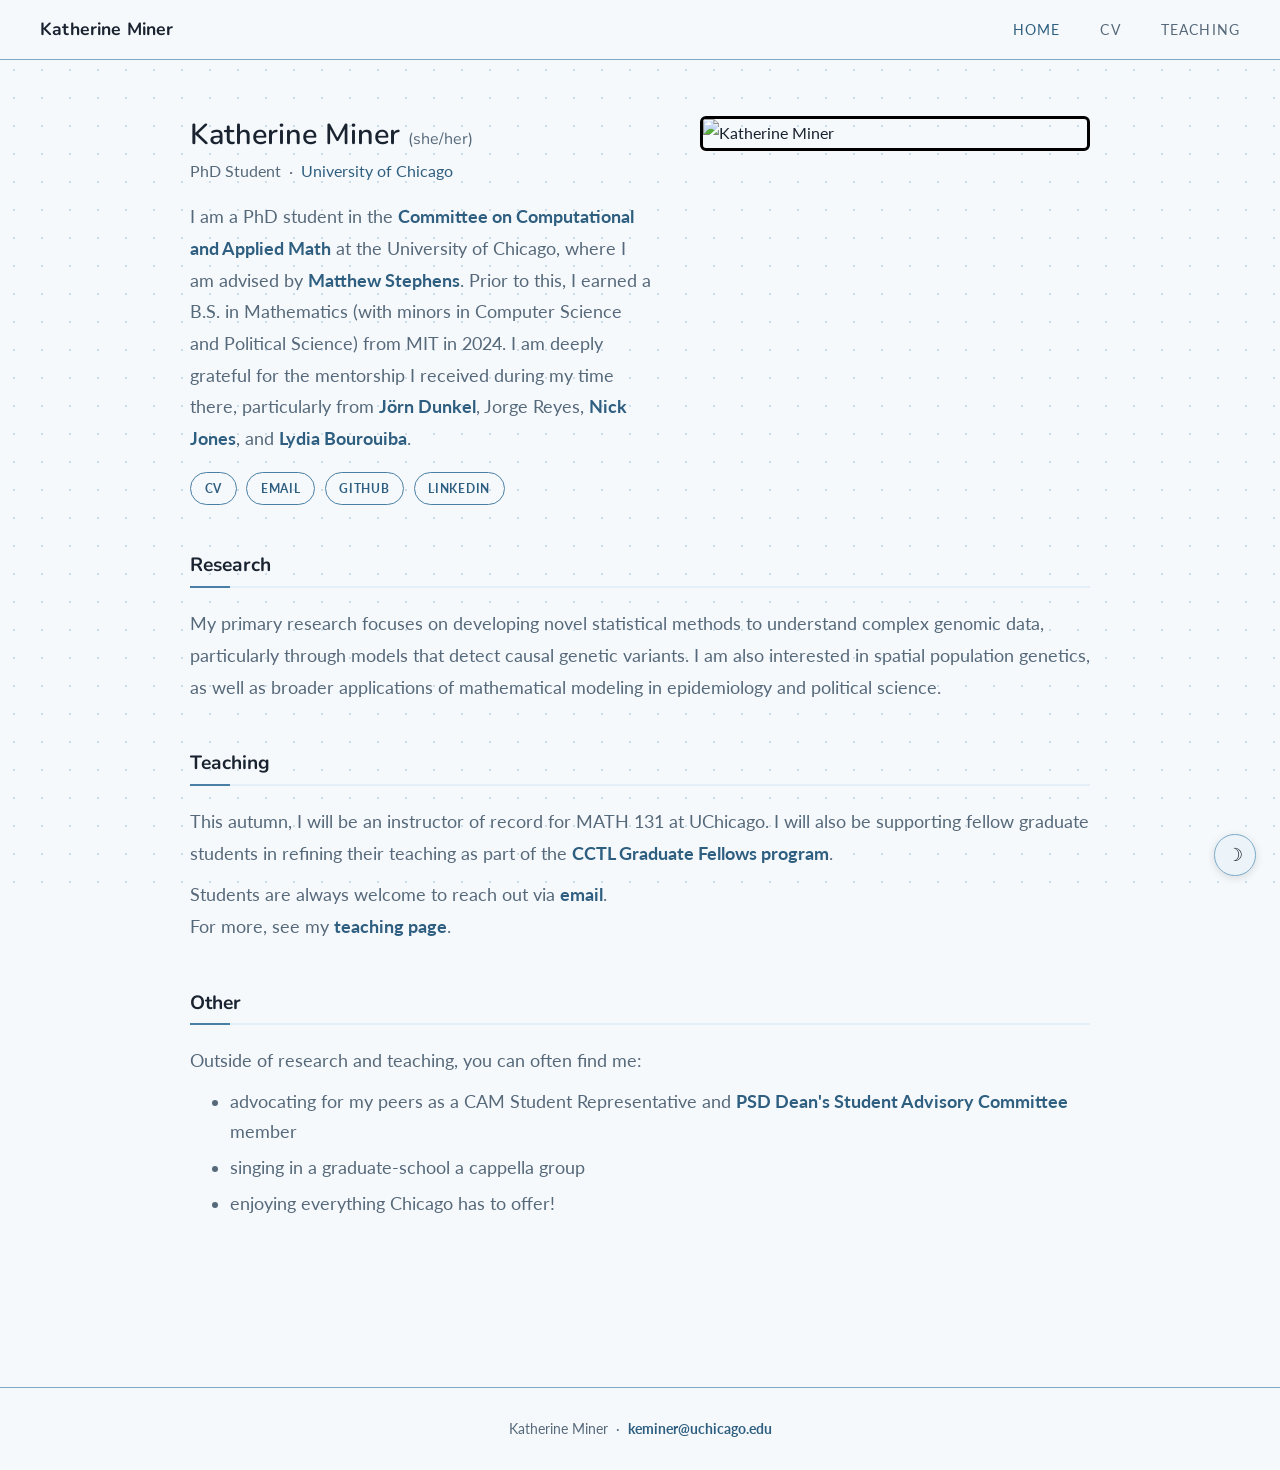
==== commit b672ce7b: "Update teaching info: add CCTL Graduate Fellowship, refine teaching intro and homepage blurb" ====
--- a/index.html
+++ b/index.html
@@ -72,8 +72,7 @@
     <section id="teaching-blurb">
       <h2 class="section-heading">Teaching</h2>
       <p>
-        I am currently a TA for <a href="https://mathematics.uchicago.edu/people/profile/stephen-yearwood/" target="_blank">Stephen Yearwood</a>'s
-        MATH 23500: Markov Chains, Martingales and Brownian Motion at UChicago. I will be an instructor for MATH 131 in the Autumn of 2026.
+        This autumn, I will be an instructor of record for MATH 131 at UChicago. I will also be supporting fellow graduate students in refining their teaching as part of the <a href="https://teaching.uchicago.edu/programs/graduate-fellows-program" target="_blank">CCTL Graduate Fellows program</a>.
         <span style="display:block; margin-top:0.6rem;">Students are always welcome to reach out via <a href="mailto:keminer@uchicago.edu">email</a>.<br />
         For more, see my <a href="teaching.html">teaching page</a>.</span>
       </p>
--- a/style.css
+++ b/style.css
@@ -802,7 +802,7 @@
 }
 
 details.course-desc-details summary::after {
-  content: '▾';
+  content: '▸';
   font-size: 0.85rem;
   color: var(--accent);
   transition: transform 0.2s;
@@ -810,7 +810,7 @@
 }
 
 details.course-desc-details[open] summary::after {
-  transform: rotate(180deg);
+  transform: rotate(90deg);
 }
 
 .course-desc-text {
@@ -1031,8 +1031,21 @@
     display: none;
   }
 
+  nav {
+    justify-content: center;
+  }
+
+  nav ul {
+    width: 100%;
+    justify-content: center;
+  }
+
   .quote-section {
     padding: 1.5rem 1rem;
+  }
+
+  .teaching-page h1 {
+    text-align: center;
   }
 }
 
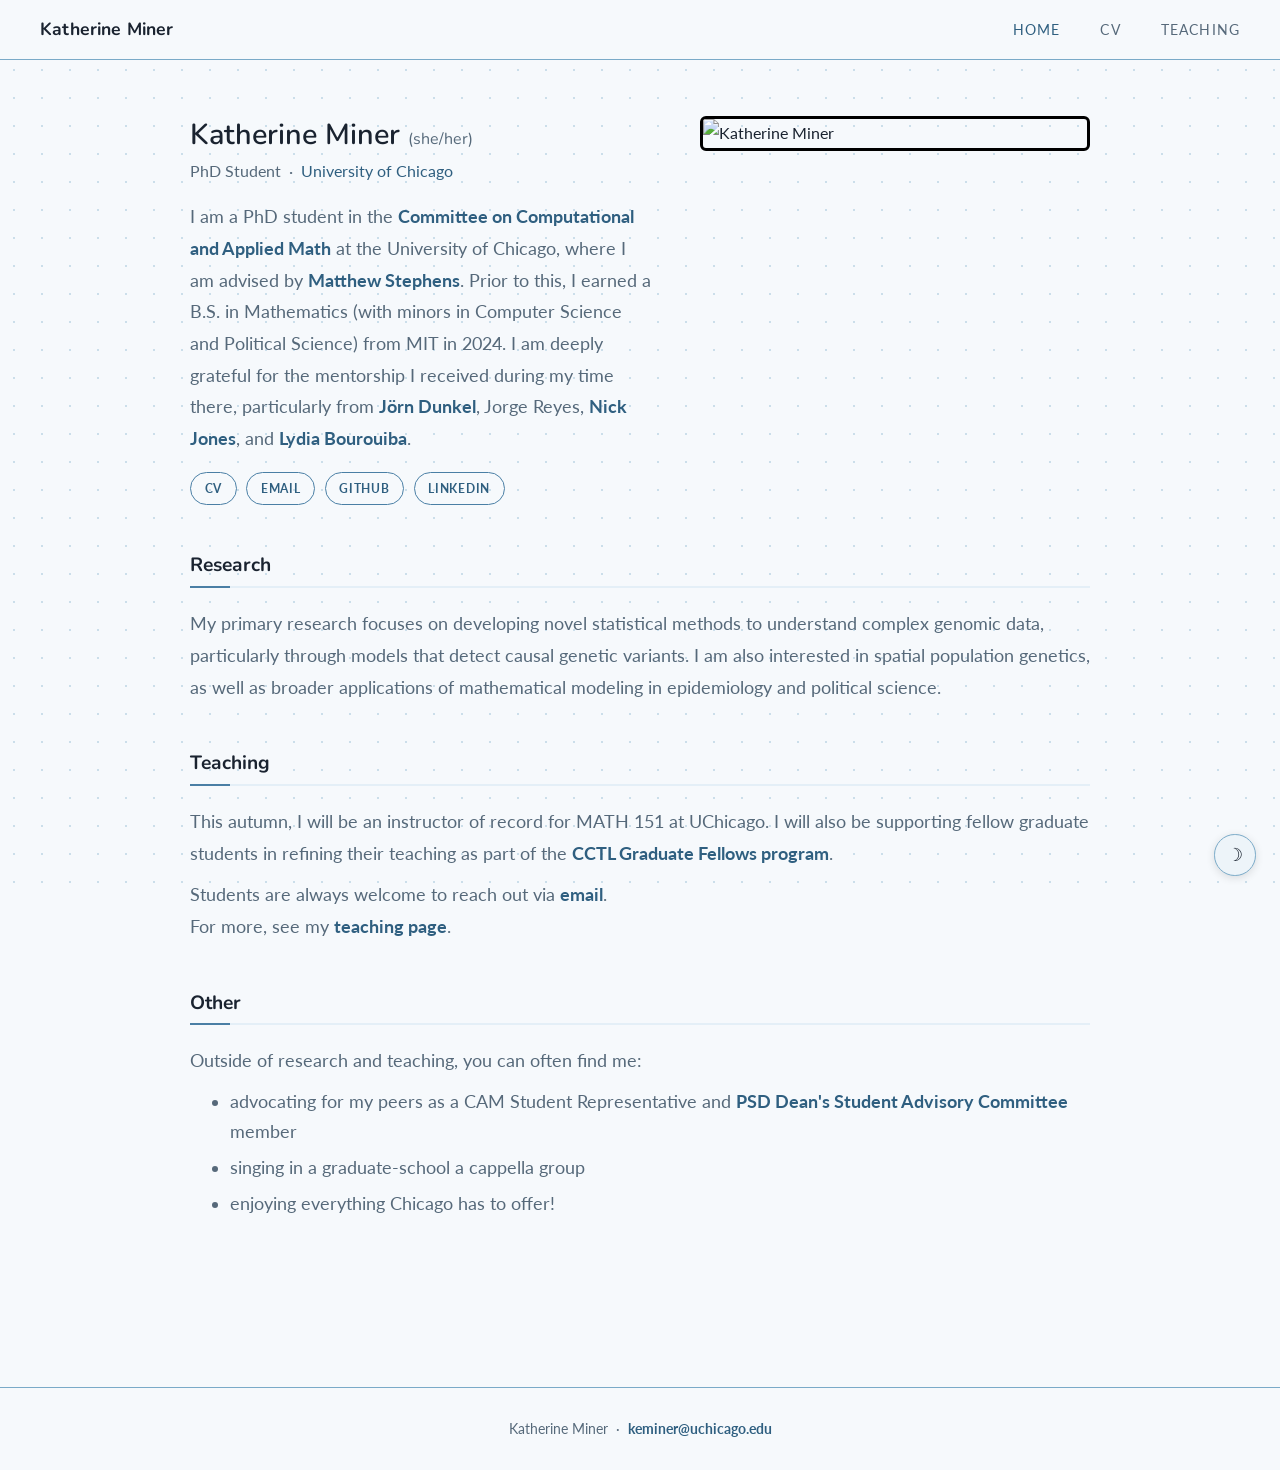
==== commit ab41d4f2: "Update to Math 151" ====
--- a/index.html
+++ b/index.html
@@ -72,7 +72,7 @@
     <section id="teaching-blurb">
       <h2 class="section-heading">Teaching</h2>
       <p>
-        This autumn, I will be an instructor of record for MATH 131 at UChicago. I will also be supporting fellow graduate students in refining their teaching as part of the <a href="https://teaching.uchicago.edu/programs/graduate-fellows-program" target="_blank">CCTL Graduate Fellows program</a>.
+        This autumn, I will be an instructor of record for MATH 151 at UChicago. I will also be supporting fellow graduate students in refining their teaching as part of the <a href="https://teaching.uchicago.edu/programs/graduate-fellows-program" target="_blank">CCTL Graduate Fellows program</a>.
         <span style="display:block; margin-top:0.6rem;">Students are always welcome to reach out via <a href="mailto:keminer@uchicago.edu">email</a>.<br />
         For more, see my <a href="teaching.html">teaching page</a>.</span>
       </p>
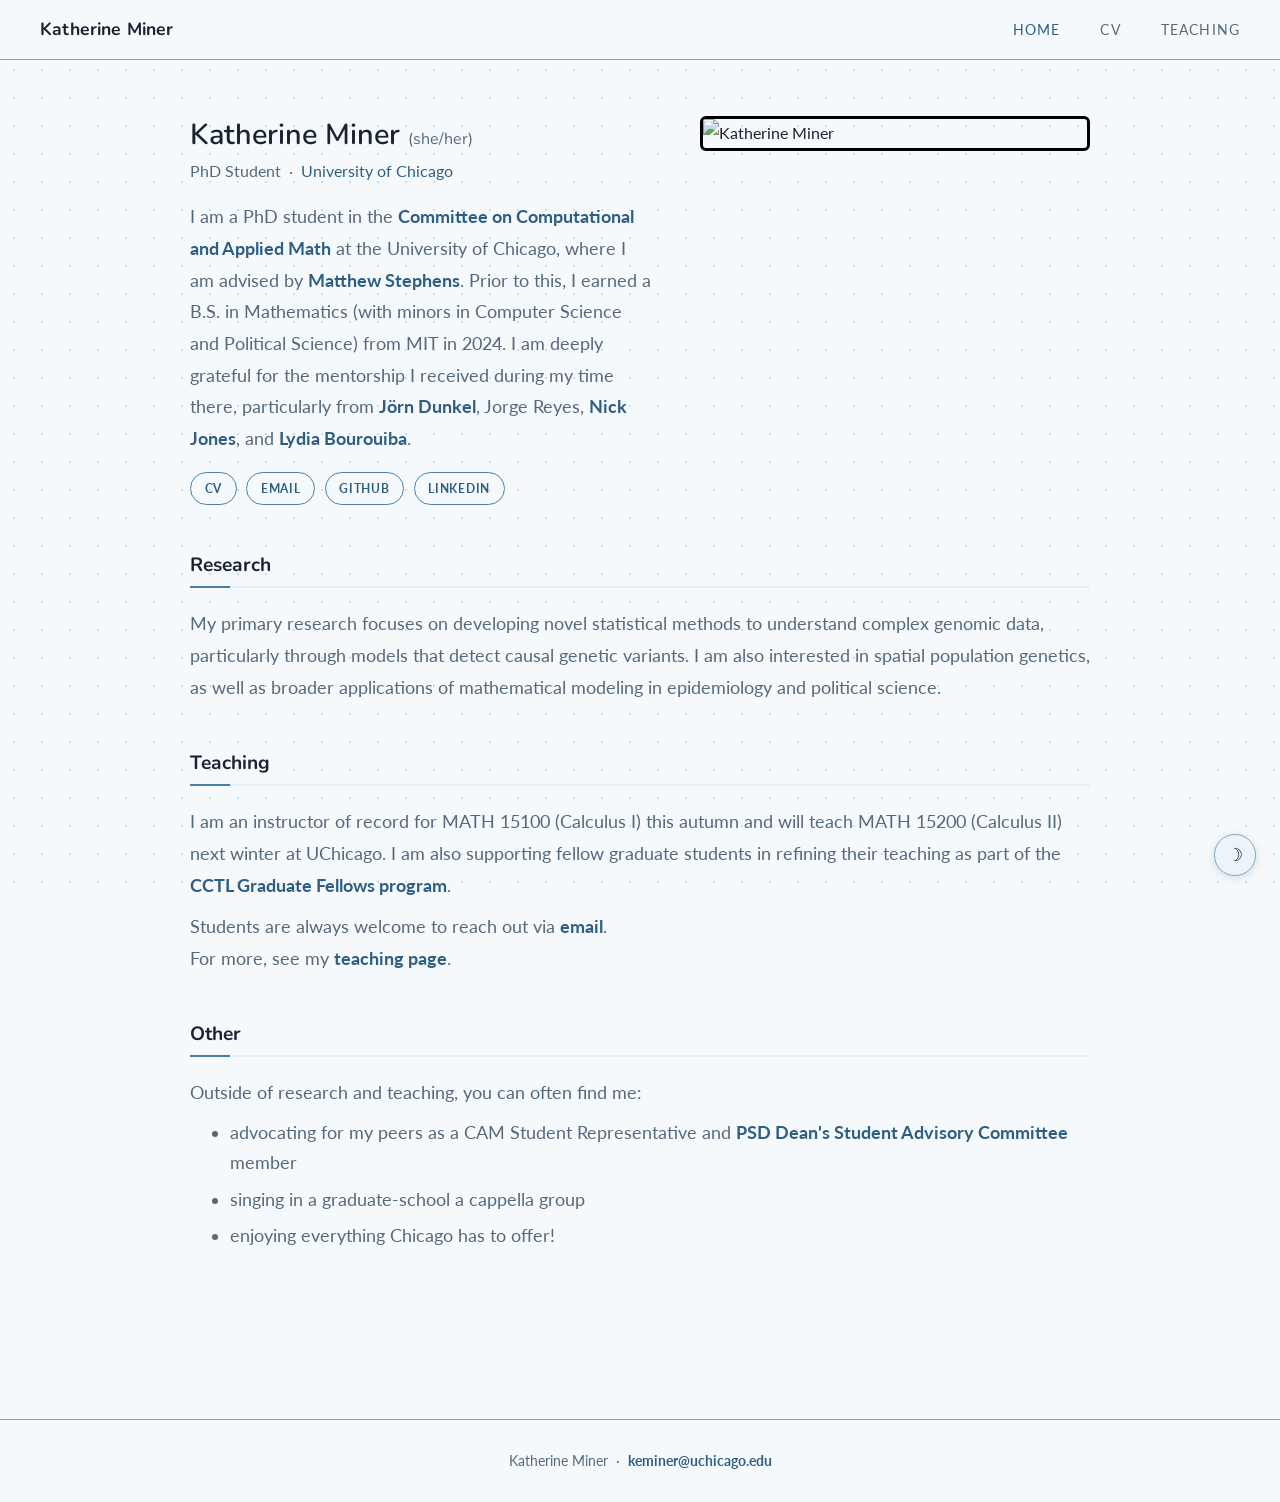
==== commit 78134179: "Add Winter 2027 Math 152 teaching" ====
--- a/index.html
+++ b/index.html
@@ -72,7 +72,7 @@
     <section id="teaching-blurb">
       <h2 class="section-heading">Teaching</h2>
       <p>
-        This autumn, I will be an instructor of record for MATH 151 at UChicago. I will also be supporting fellow graduate students in refining their teaching as part of the <a href="https://teaching.uchicago.edu/programs/graduate-fellows-program" target="_blank">CCTL Graduate Fellows program</a>.
+        I am an instructor of record for MATH 15100 (Calculus I) this autumn and will teach MATH 15200 (Calculus II) next winter at UChicago. I am also supporting fellow graduate students in refining their teaching as part of the <a href="https://teaching.uchicago.edu/programs/graduate-fellows-program" target="_blank">CCTL Graduate Fellows program</a>.
         <span style="display:block; margin-top:0.6rem;">Students are always welcome to reach out via <a href="mailto:keminer@uchicago.edu">email</a>.<br />
         For more, see my <a href="teaching.html">teaching page</a>.</span>
       </p>
--- a/style.css
+++ b/style.css
@@ -65,8 +65,8 @@
   scroll-behavior: smooth;
 }
 
-/* Dot grid — home page only */
-body:not(.teaching-page)::before {
+/* Dot grid — all pages */
+body::before {
   content: '';
   position: fixed;
   inset: 0;
@@ -830,6 +830,13 @@
   letter-spacing: 0.04em;
   text-transform: none;
   color: var(--muted);
+}
+
+.eval-pending {
+  font-size: 0.8rem;
+  color: var(--muted);
+  padding-top: 0.6rem;
+  font-style: italic;
 }
 
 .eval-scale-note {
